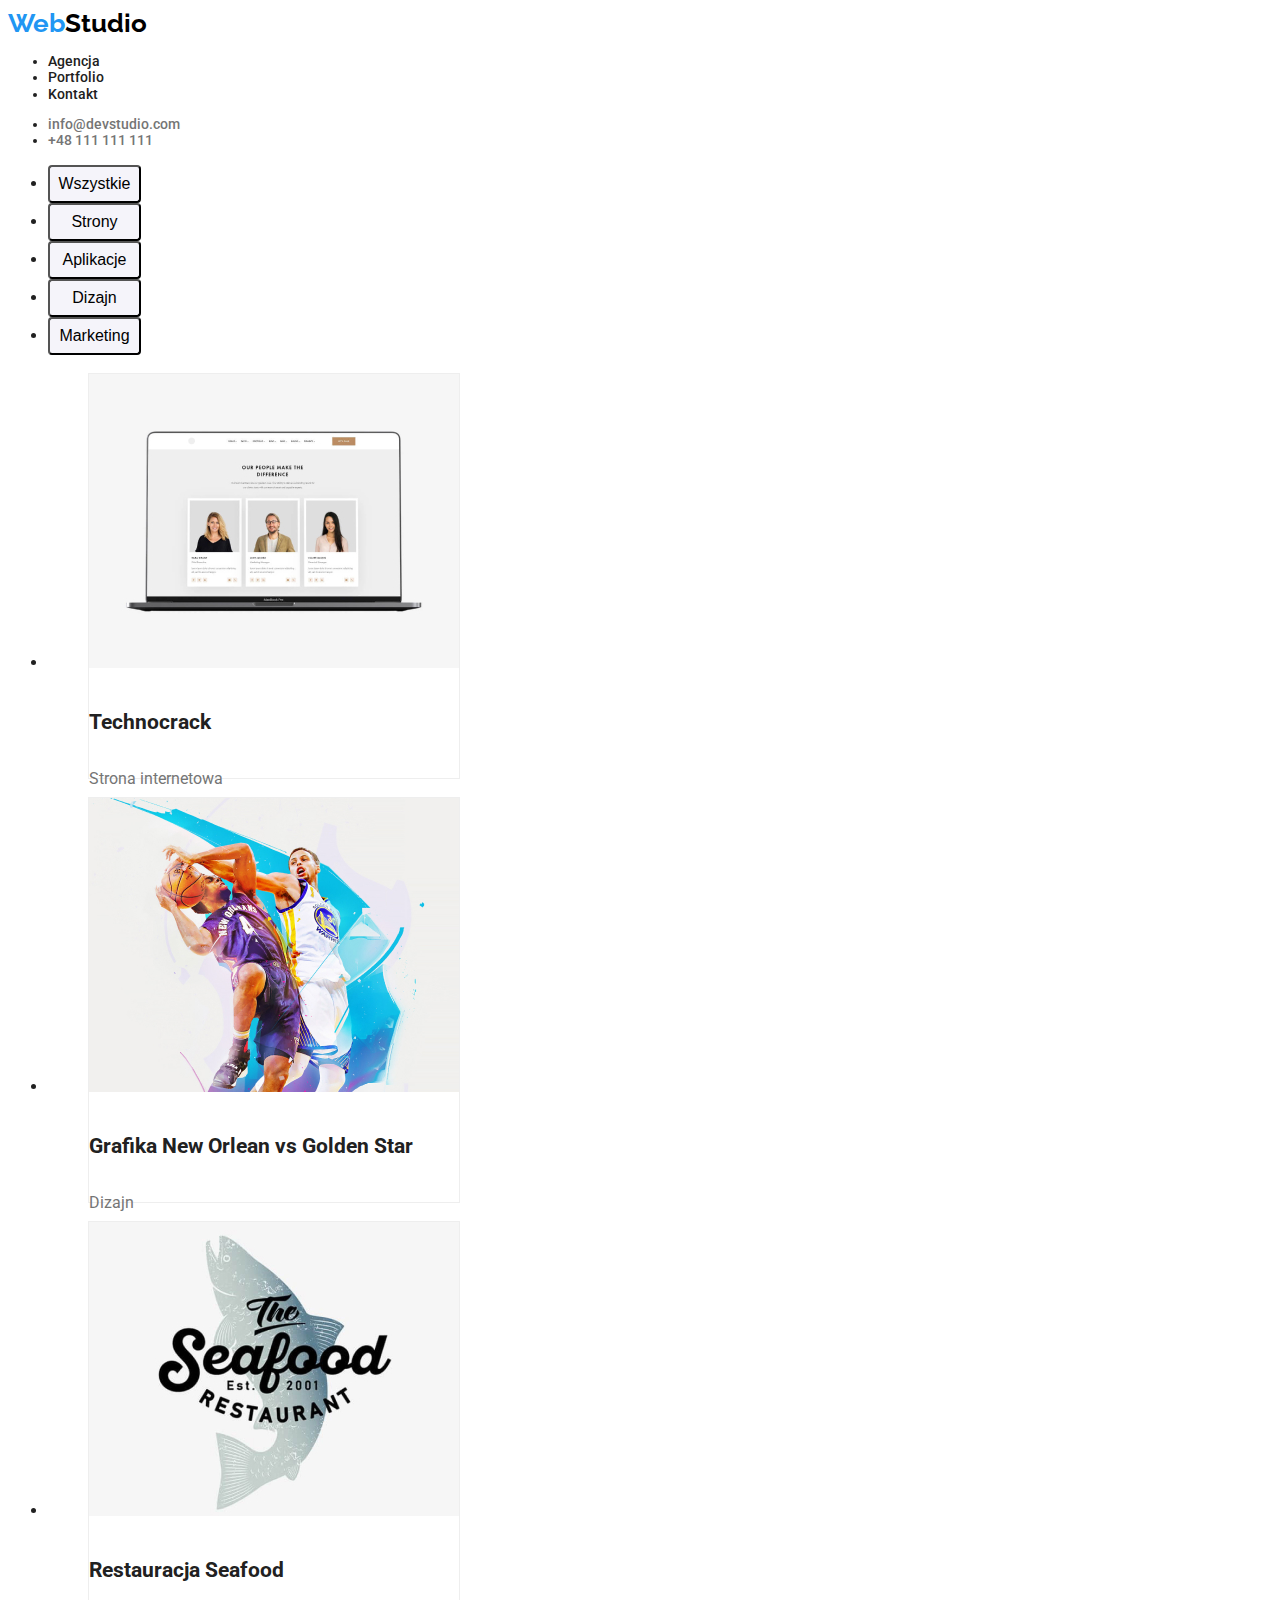
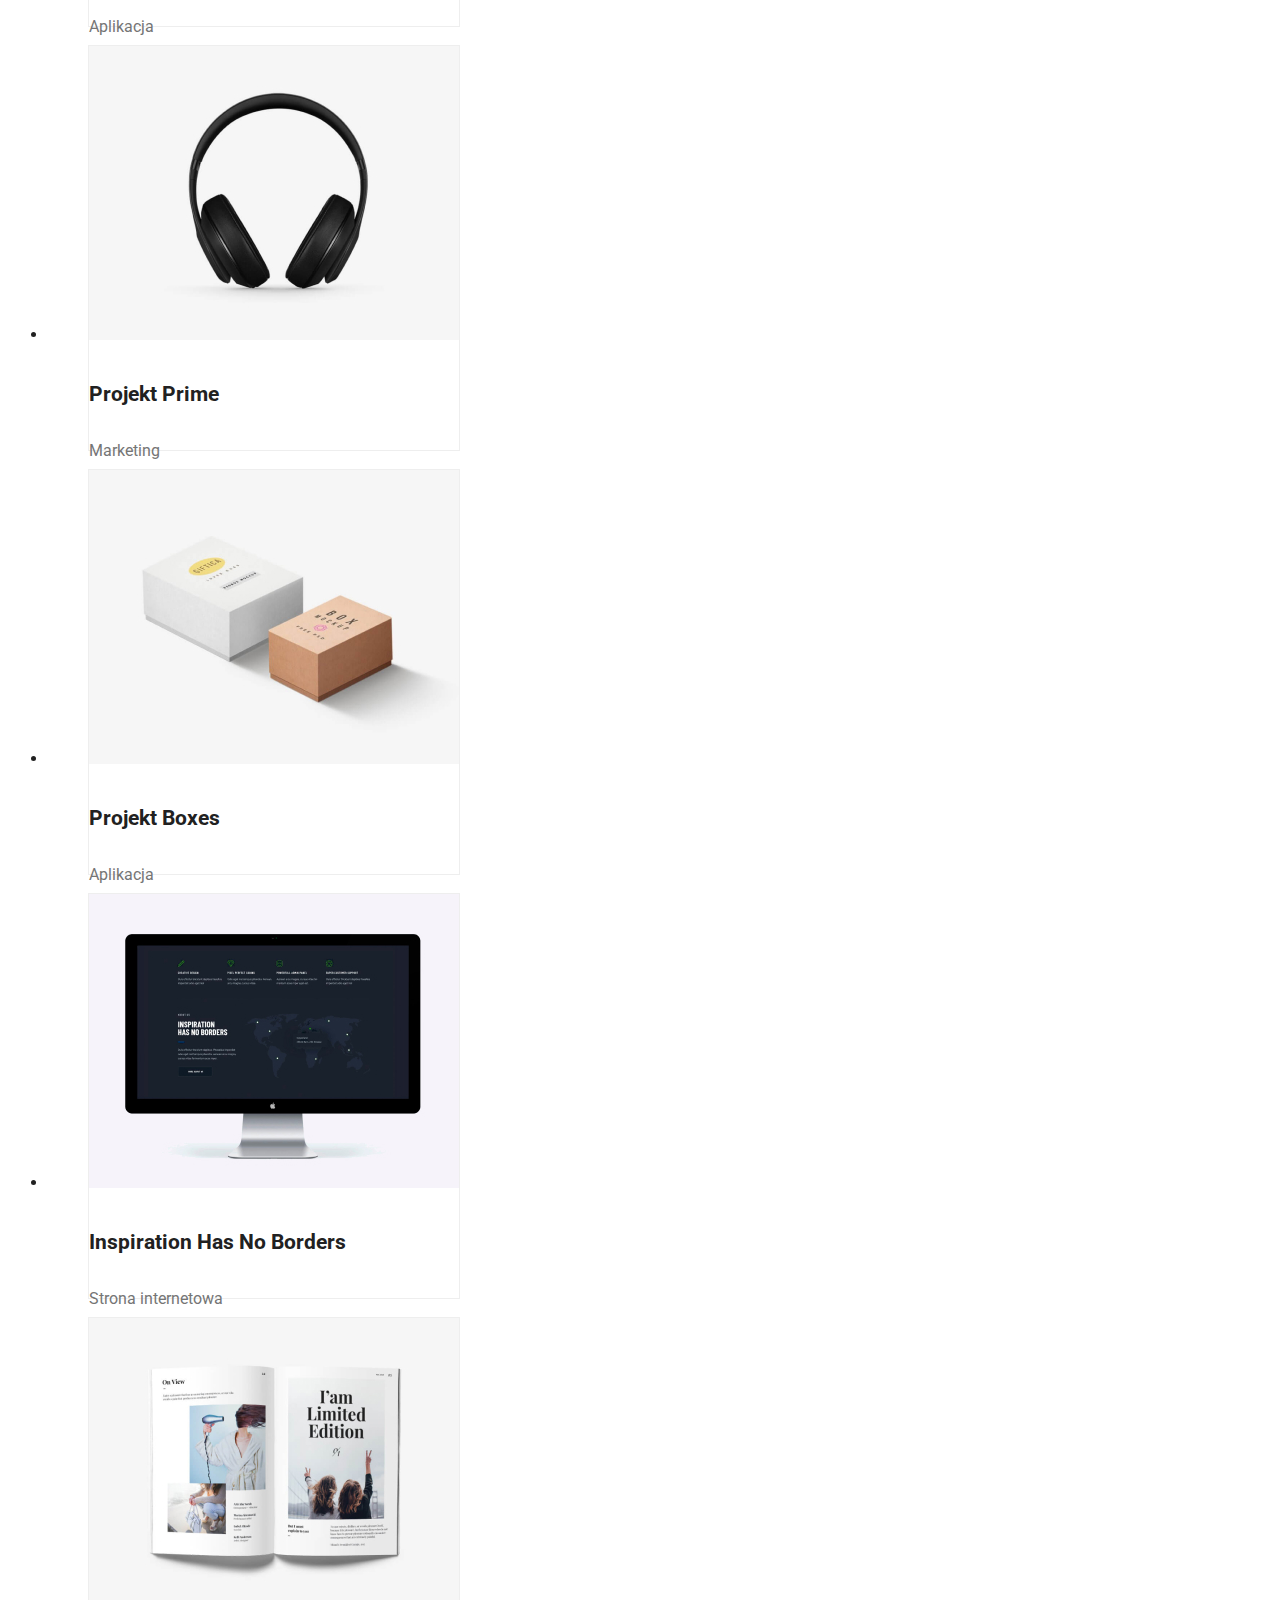
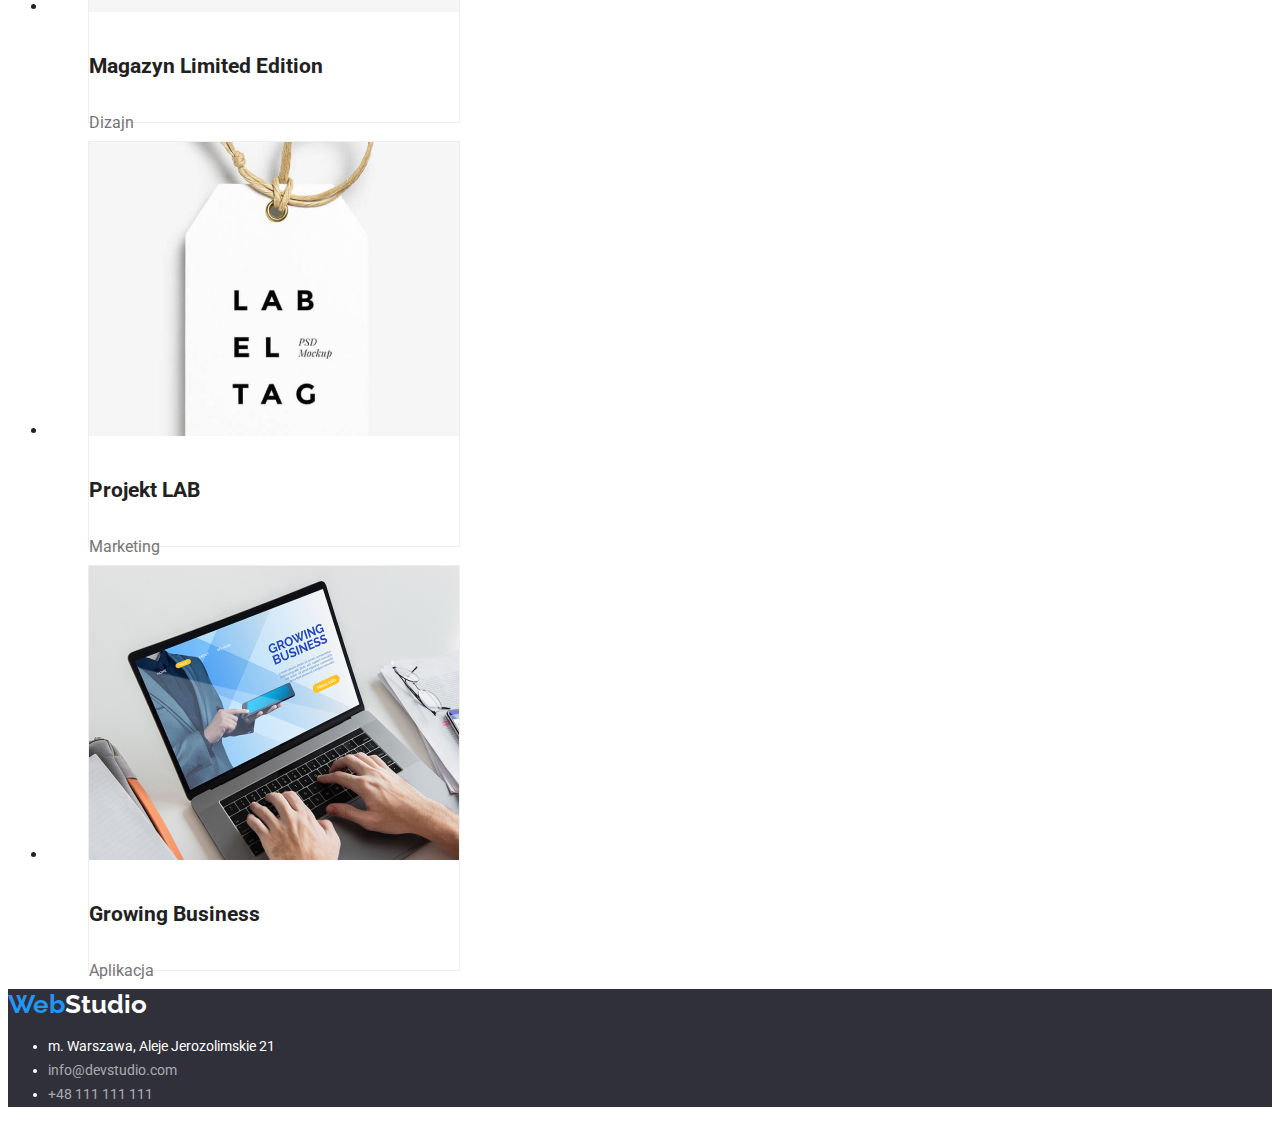
==== portfolio.html @ 7fe7062e "HW-02 cloned" ====
<!DOCTYPE html>
<html lang="pl">
  <head>
    <meta charset="UTF-8" />
    <meta
      name="description"
      content="Efektywne Rozwiązania Dla Waszego Biznesu"
    />
    <title>Web Studio - Portfolio</title>
    <link
      href="https://fonts.googleapis.com/css2?family=Raleway:wght@700&family=Roboto:wght@400;500;700;900&display=swap"
      rel="stylesheet"
    />
    <link rel="stylesheet" href="css/styles.css" />
  </head>

  <body>
    <header class="header-text">
      <a href="index.html"
        ><span class="logo web">Web</span
        ><span class="logo studio">Studio</span></a
      >
      <nav>
        <ul>
          <li><a href="index.html">Agencja</a></li>
          <li><a href="portfolio.html">Portfolio</a></li>
          <li><a href="#kontakt">Kontakt</a></li>
        </ul>
      </nav>
      <ul>
        <li>
          <a class="contact" href="mailto:info@devstudio.com"
            >info@devstudio.com</a
          >
        </li>
        <li><a class="contact" href="tel:+48111111111">+48 111 111 111</a></li>
      </ul>
    </header>
    <main>
      <section>
        <ul>
          <li><button type="button" class="button-main">Wszystkie</button></li>
          <li><button type="button" class="button-main">Strony</button></li>
          <li><button type="button" class="button-main">Aplikacje</button></li>
          <li><button type="button" class="button-main">Dizajn</button></li>
          <li><button type="button" class="button-main">Marketing</button></li>
        </ul>
        <section>
          <ul class="imagedecor-two text-image-portfolio">
            <li>
              <figure>
                <img
                  src="images/img1portfolio.jpg"
                  width="370"
                  height="294"
                  alt="laptop"
                />
                <figcaption>
                  <h3>Technocrack</h3>
                  <p>Strona internetowa</p>
                </figcaption>
              </figure>
            </li>
            <li>
              <figure>
                <img
                  src="images/img2portfolio.jpg"
                  width="370"
                  height="294"
                  alt="koszykarze"
                />
                <figcaption>
                  <h3>Grafika New Orlean vs Golden Star</h3>
                  <p>Dizajn</p>
                </figcaption>
              </figure>
            </li>
            <li>
              <figure>
                <img
                  src="images/img3portfolio.jpg"
                  width="370"
                  height="294"
                  alt="logo restauracji"
                />
                <figcaption>
                  <h3>Restauracja Seafood</h3>
                  <p>Aplikacja</p>
                </figcaption>
              </figure>
            </li>
            <li>
              <figure>
                <img
                  src="images/img4portfolio.jpg"
                  width="370"
                  height="294"
                  alt="słuchawki"
                />
                <figcaption>
                  <h3>Projekt Prime</h3>
                  <p>Marketing</p>
                </figcaption>
              </figure>
            </li>
            <li>
              <figure>
                <img
                  src="images/img5portfolio.jpg"
                  width="370"
                  height="294"
                  alt="kartonowe pudełka"
                />
                <figcaption>
                  <h3>Projekt Boxes</h3>
                  <p>Aplikacja</p>
                </figcaption>
              </figure>
            </li>
            <li>
              <figure>
                <img
                  src="images/img6portfolio.jpg"
                  width="370"
                  height="294"
                  alt="laptop"
                />
                <figcaption>
                  <h3>Inspiration Has No Borders</h3>
                  <p>Strona internetowa</p>
                </figcaption>
              </figure>
            </li>
            <li>
              <figure>
                <img
                  src="images/img7portfolio.jpg"
                  width="370"
                  height="294"
                  alt="gazeta"
                />
                <figcaption>
                  <h3>Magazyn Limited Edition</h3>
                  <p>Dizajn</p>
                </figcaption>
              </figure>
            </li>
            <li>
              <figure>
                <img
                  src="images/img8portfolio.jpg"
                  width="370"
                  height="294"
                  alt="przywieszka"
                />
                <figcaption>
                  <h3>Projekt LAB</h3>
                  <p>Marketing</p>
                </figcaption>
              </figure>
            </li>
            <li>
              <figure>
                <img
                  src="images/img9portfolio.jpg"
                  width="370"
                  height="294"
                  alt="laptop"
                />
                <figcaption>
                  <h3>Growing Business</h3>
                  <p>Aplikacja</p>
                </figcaption>
              </figure>
            </li>
          </ul>
        </section>
      </section>
    </main>
    <footer class="footer-style">
      <a href="index.html"
        ><span class="logo web">Web</span
        ><span class="logo studio-second">Studio</span></a
      >
      <address id="kontakt">
        <ul>
          <li>m. Warszawa, Aleje Jerozolimskie 21</li>
          <li>
            <a class="contact-footer" href="mailto:info@devstudio.com"
              >info@devstudio.com</a
            >
          </li>
          <li>
            <a class="contact-footer" href="tel:+48111111111"
              >+48 111 111 111</a
            >
          </li>
        </ul>
      </address>
    </footer>
  </body>
</html>
---- css/styles.css ----
:root {
  --textcolor: rgba(33, 33, 33, 1);
  --textcolorsecond: rgba(117, 117, 117, 1);
  --textcolorthird: rgba(255, 255, 255, 1);
  --textcolorfourth: rgba(255, 255, 255, 0.6);
  --markcolor: rgba(33, 150, 243, 1);
  --studiocolor: rgba(0, 0, 0, 1);
  --backgroundsecond: rgba(47, 48, 58, 1);
  --buttoncolor: rgba(245, 244, 250, 1);
}

body {
  font-family: "Roboto", sans-serif;
  color: var(--textcolor);
}

a {
  text-decoration: none;
  color: inherit;
}

a:hover,
a:focus {
  color: var(--markcolor);
}

.logo {
  font-family: "Raleway", sans-serif;
  font-size: 26px;
  font-weight: 700;
  line-height: 1.19;
  text-decoration: none;
}

.web {
  color: var(--markcolor);
}

.studio {
  color: var(--studiocolor);
}

.studio-second {
  color: var(--textcolorthird);
}

.header-text {
  font-size: 14px;
  font-weight: 500;
  line-height: 1.17;
}

.contact {
  color: var(--textcolorsecond);
}

.button-main {
  background-color: var(--buttoncolor);
  width: 93px;
  height: 38px;
  border-radius: 4px;
  font-weight: 500;
  font-size: 16px;
  line-height: 1.62;
  cursor: pointer;
}

.button-main:hover,
.button-main:focus {
  background-color: var(--markcolor);
  width: 121px;
  height: 38px;
  border-radius: 4px;
  font-weight: 500;
  font-size: 16px;
  line-height: 1.62;
  color: var(--textcolorthird);
  box-shadow: 0px 3px 1px rgba(0, 0, 0, 0.1), 0px 1px 2px rgba(0, 0, 0, 0.08),
    0px 2px 2px rgba(0, 0, 0, 0.12);
}

.footer-style {
  background-color: var(--backgroundsecond);
  color: var(--textcolorthird);
  font-size: 14px;
  line-height: 1.71;
}

.contact-footer {
  color: var(--textcolorfourth);
}

#kontakt {
  font-style: normal;
}

.motto {
  background-color: var(--backgroundsecond);
  color: var(--textcolorthird);
  font-size: 44px;
  font-weight: 900;
  line-height: 1.36;
  text-align: center;
  text-transform: uppercase;
}

.button-alternative {
  background-color: var(--markcolor);
  width: 200px;
  height: 50px;
  box-shadow: 0px 4px 4px rgba(0, 0, 0, 0.15);
  border-radius: 4px;
  font-weight: 700;
  font-size: 16px;
  line-height: 1.87;
  color: var(--textcolorthird);
  cursor: pointer;
}

.header-third {
  font-size: 14px;
  font-weight: 700;
  line-height: 1.17;
  text-transform: uppercase;
}

.text-main {
  font-size: 14px;
  line-height: 1.71;
  color: var(--textcolorsecond);
}

.header-second {
  font-size: 36px;
  font-weight: 700;
  line-height: 1.17;
  text-align: center;
}

#agencja {
  background-color: var(--buttoncolor);
}

.imagedecor-one figure {
  background-color: var(--textcolorthird);
  width: 270px;
  height: 368px;
  box-shadow: 0px 1px 3px rgba(0, 0, 0, 0.12), 0px 1px 1px rgba(0, 0, 0, 0.14),
    0px 2px 1px rgba(0, 0, 0, 0.2);
  border-radius: 0px 0px 4px 4px;
  font-size: 16px;
  font-weight: 500;
  line-height: 1.18;
  text-align: center;
}

.text-image p {
  font-size: 16px;
  font-weight: 400;
  line-height: 1.18;
  color: var(--textcolorsecond);
}

.imagedecor-two figure {
  background-color: var(--textcolorthird);
  width: 370px;
  height: 404px;
  border: 1px solid rgb(238, 238, 238);
  font-size: 18px;
  font-weight: 700;
  line-height: 2;
}

.text-image-portfolio p {
  font-size: 16px;
  font-weight: 400;
  line-height: 1.87;
  color: var(--textcolorsecond);
}
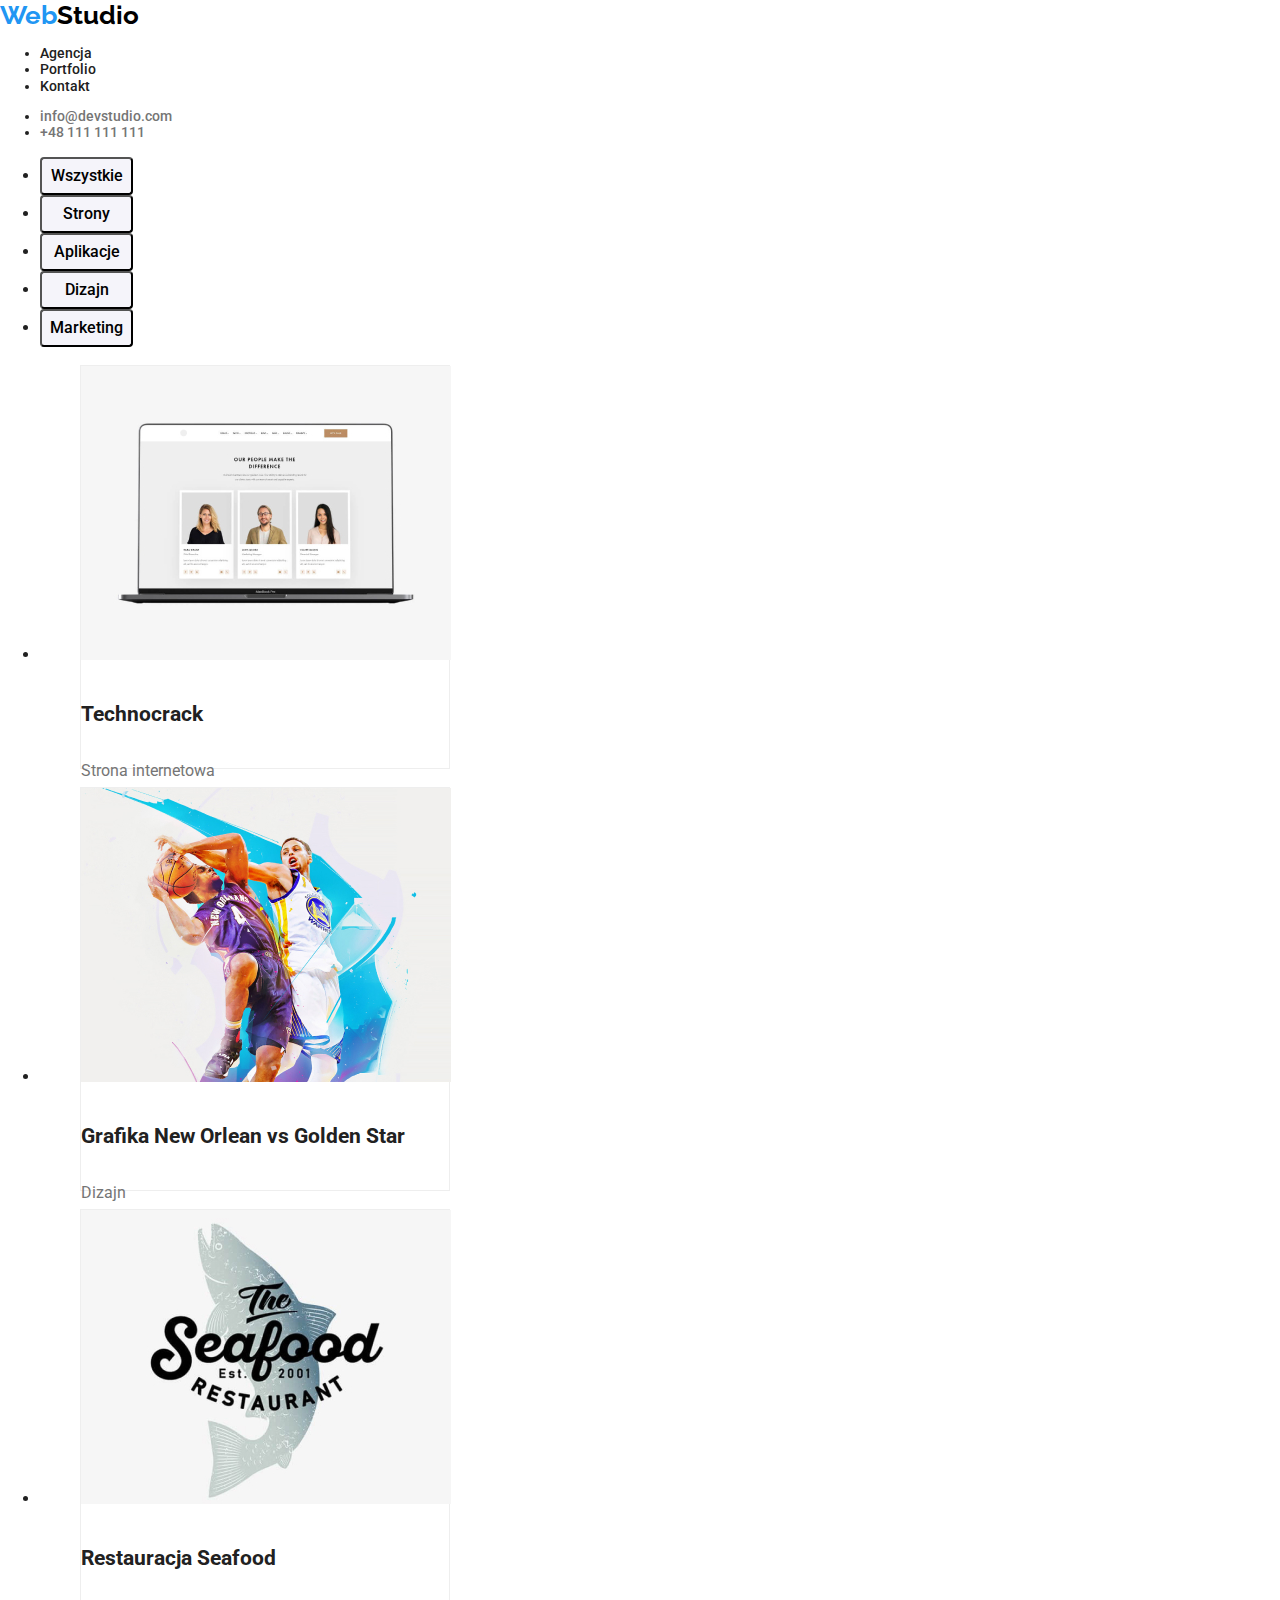
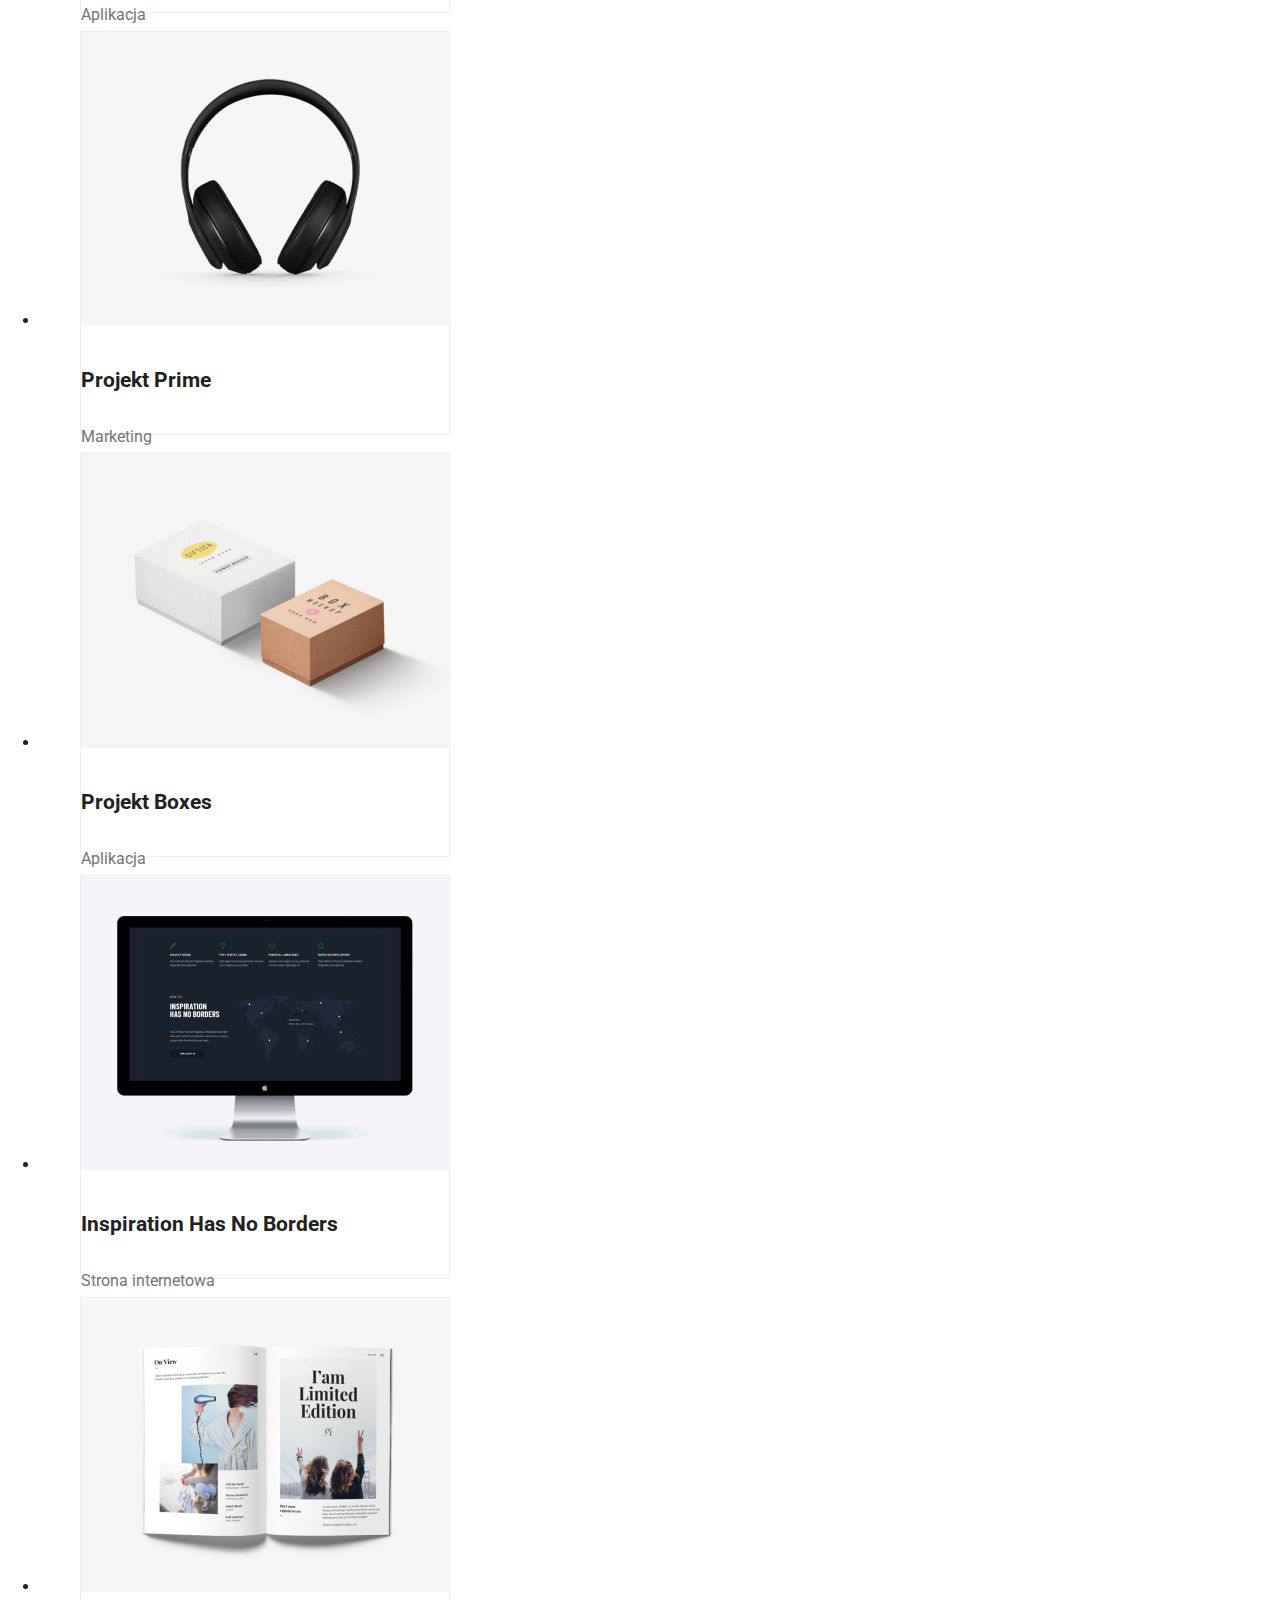
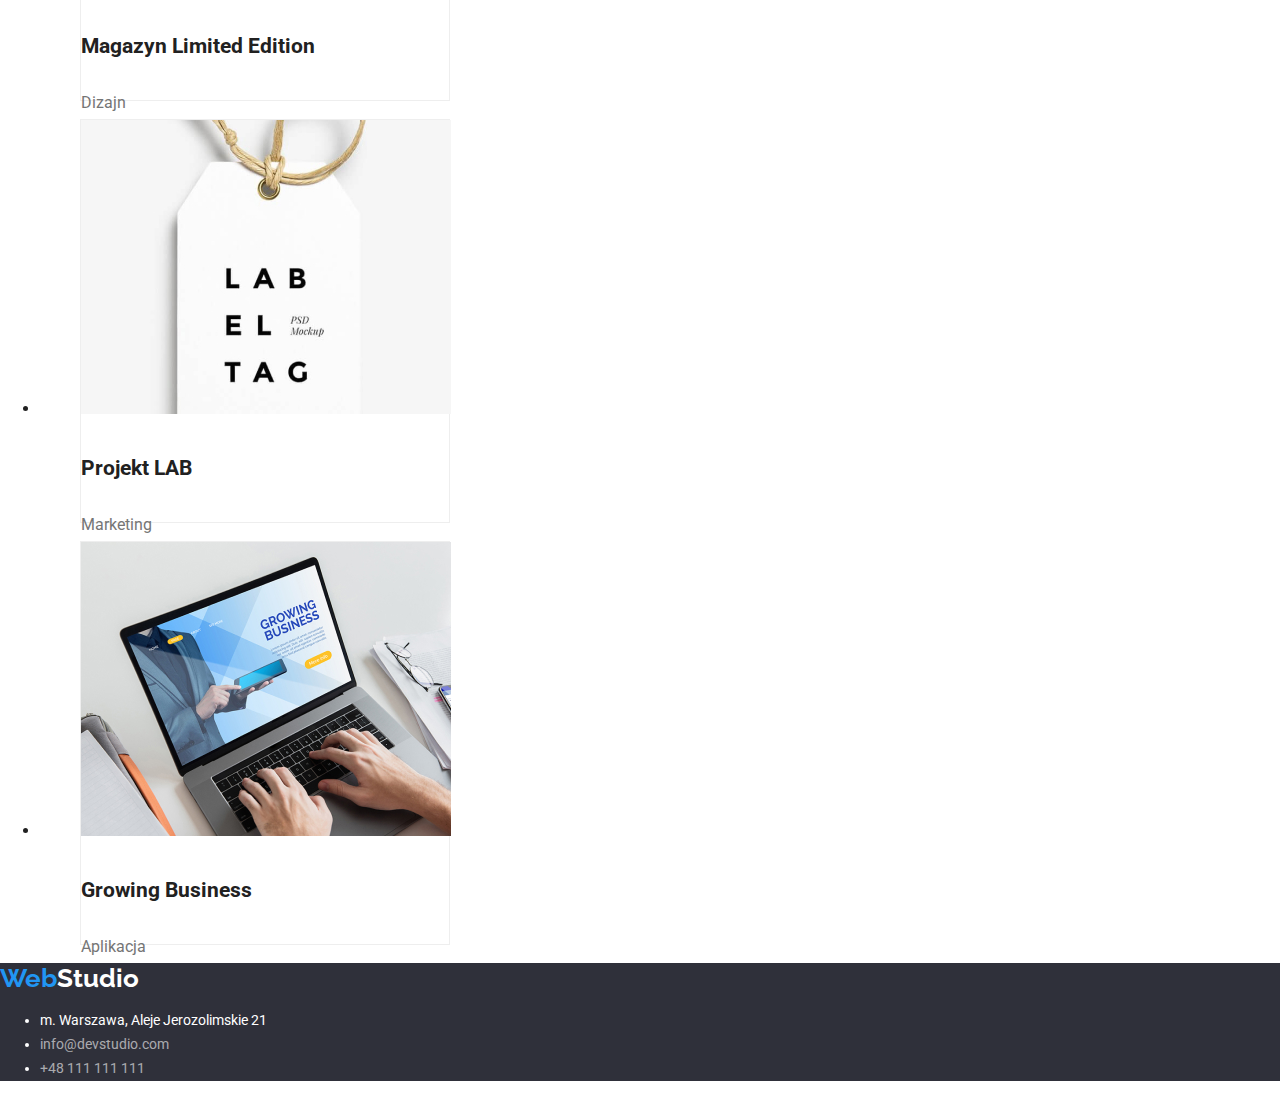
==== commit 626b87d4: "Normalize added" ====
--- a/portfolio.html
+++ b/portfolio.html
@@ -7,6 +7,10 @@
       content="Efektywne Rozwiązania Dla Waszego Biznesu"
     />
     <title>Web Studio - Portfolio</title>
+    <link
+      rel="stylesheet"
+      href="https://cdnjs.cloudflare.com/ajax/libs/modern-normalize/1.0.0/modern-normalize.min.css"
+    />
     <link
       href="https://fonts.googleapis.com/css2?family=Raleway:wght@700&family=Roboto:wght@400;500;700;900&display=swap"
       rel="stylesheet"
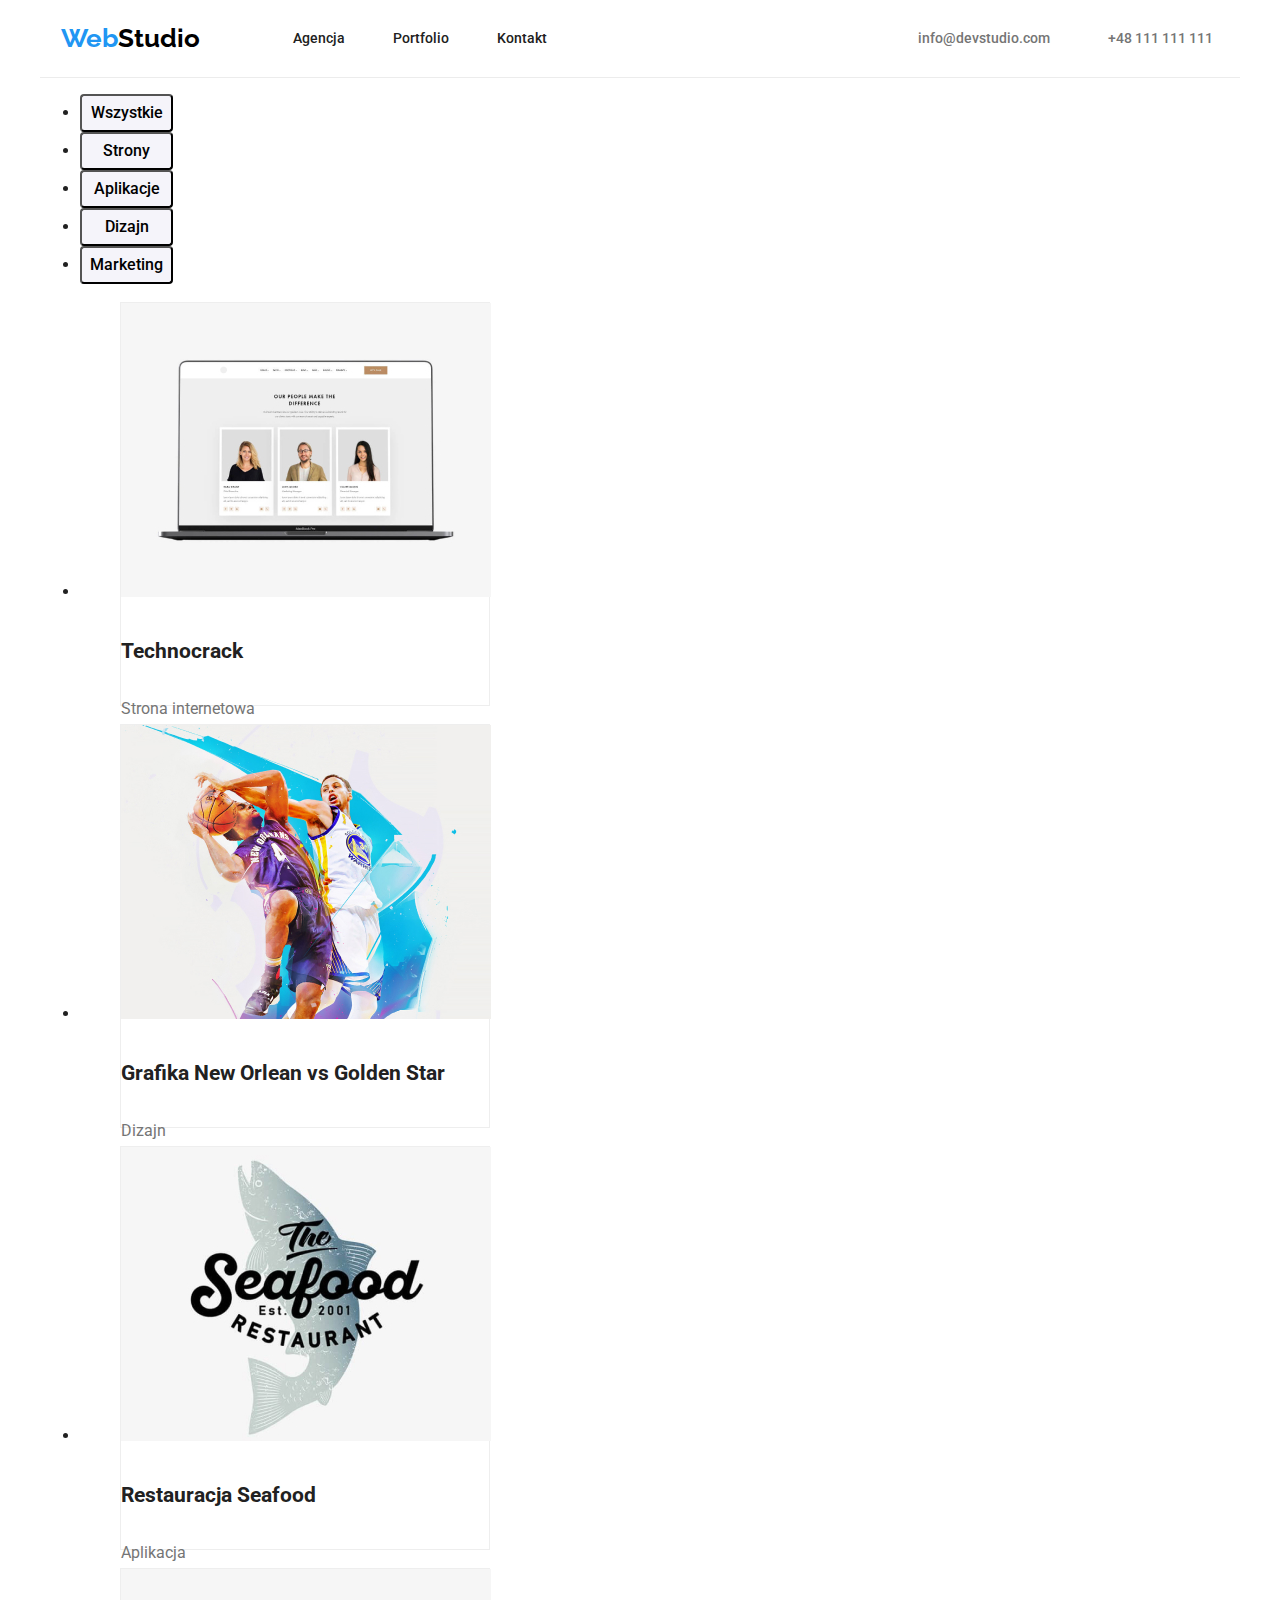
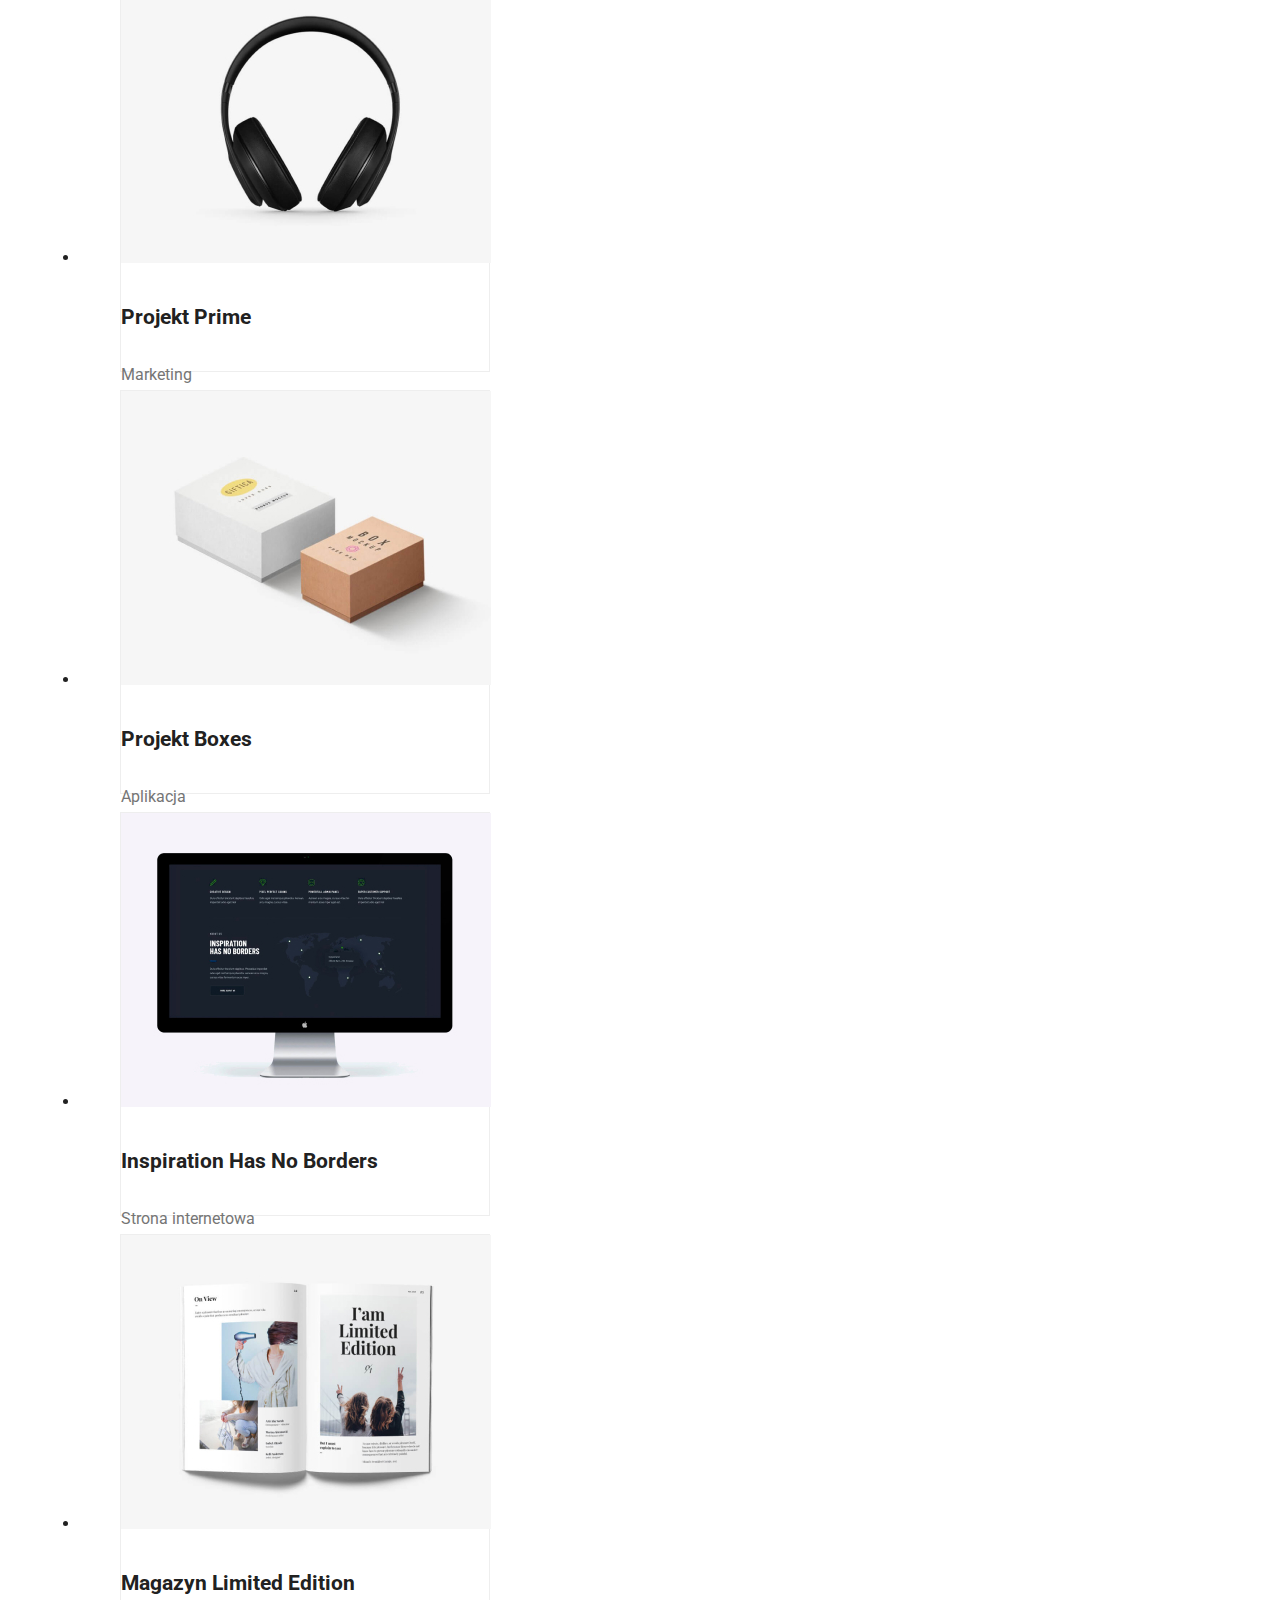
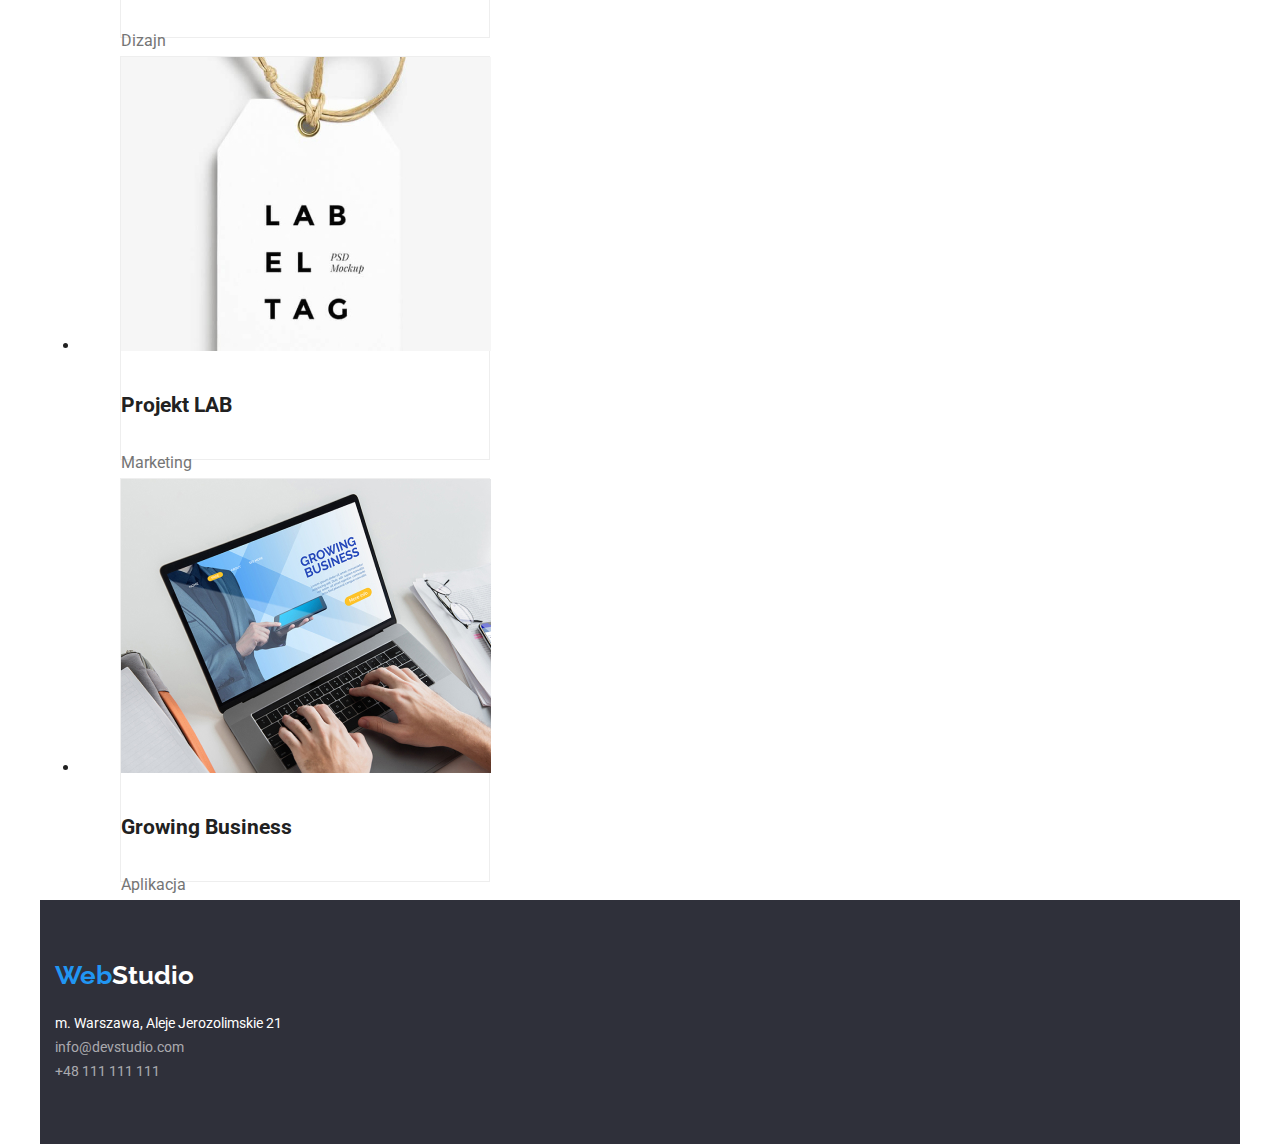
==== commit c40da70b: "index.html done" ====
--- a/portfolio.html
+++ b/portfolio.html
@@ -19,19 +19,19 @@
   </head>
 
   <body>
-    <header class="header-text">
+    <header class="header-text container">
       <a href="index.html"
         ><span class="logo web">Web</span
         ><span class="logo studio">Studio</span></a
       >
       <nav>
-        <ul>
+        <ul class="header-navigation">
           <li><a href="index.html">Agencja</a></li>
           <li><a href="portfolio.html">Portfolio</a></li>
           <li><a href="#kontakt">Kontakt</a></li>
         </ul>
       </nav>
-      <ul>
+      <ul class="header-address">
         <li>
           <a class="contact" href="mailto:info@devstudio.com"
             >info@devstudio.com</a
@@ -40,14 +40,20 @@
         <li><a class="contact" href="tel:+48111111111">+48 111 111 111</a></li>
       </ul>
     </header>
-    <main>
+    <main class="container">
       <section>
         <ul>
-          <li><button type="button" class="button-main">Wszystkie</button></li>
+          <li>
+            <button type="button" class="button-main">Wszystkie</button>
+          </li>
           <li><button type="button" class="button-main">Strony</button></li>
-          <li><button type="button" class="button-main">Aplikacje</button></li>
+          <li>
+            <button type="button" class="button-main">Aplikacje</button>
+          </li>
           <li><button type="button" class="button-main">Dizajn</button></li>
-          <li><button type="button" class="button-main">Marketing</button></li>
+          <li>
+            <button type="button" class="button-main">Marketing</button>
+          </li>
         </ul>
         <section>
           <ul class="imagedecor-two text-image-portfolio">
@@ -181,13 +187,13 @@
         </section>
       </section>
     </main>
-    <footer class="footer-style">
+    <footer class="footer-style container">
       <a href="index.html"
         ><span class="logo web">Web</span
         ><span class="logo studio-second">Studio</span></a
       >
       <address id="kontakt">
-        <ul>
+        <ul class="footer-address">
           <li>m. Warszawa, Aleje Jerozolimskie 21</li>
           <li>
             <a class="contact-footer" href="mailto:info@devstudio.com"
--- a/css/styles.css
+++ b/css/styles.css
@@ -7,6 +7,7 @@
   --studiocolor: rgba(0, 0, 0, 1);
   --backgroundsecond: rgba(47, 48, 58, 1);
   --buttoncolor: rgba(245, 244, 250, 1);
+  --borderheader: rgba(236, 236, 236, 1);
 }
 
 body {
@@ -24,6 +25,11 @@
   color: var(--markcolor);
 }
 
+.container {
+  width: 1200px;
+  margin: 0 auto;
+}
+
 .logo {
   font-family: "Raleway", sans-serif;
   font-size: 26px;
@@ -45,13 +51,52 @@
 }
 
 .header-text {
+  display: flex;
+  width: 1200px;
+  padding: 16px 21px 17px 21px;
+  align-items: center;
+  border-bottom: 1px var(--borderheader) solid;
   font-size: 14px;
   font-weight: 500;
   line-height: 1.17;
 }
 
+.header-navigation {
+  display: flex;
+  width: 347px;
+  justify-content: space-between;
+  padding: 0 0 0 93px;
+  list-style: none;
+}
+
+.header-address {
+  display: flex;
+  width: 666px;
+  padding: 0 0 0 371px;
+  justify-content: space-between;
+  list-style: none;
+  /*
+    border-color: rgb(0, 0, 0);
+  border-width: 1px;
+  border-style: dashed;*/
+}
+
 .contact {
   color: var(--textcolorsecond);
+}
+
+.section {
+  padding: 94px 0 94px 0;
+  /*border-color: pink;
+  border-width: 1px;
+  border-style: dashed;*/
+}
+
+.section-two {
+  padding: 0 0 94px 0;
+  /*border-color: pink;
+  border-width: 1px;
+  border-style: dashed;*/
 }
 
 .button-main {
@@ -80,10 +125,17 @@
 }
 
 .footer-style {
+  padding: 60px 0 60px 15px;
   background-color: var(--backgroundsecond);
   color: var(--textcolorthird);
   font-size: 14px;
   line-height: 1.71;
+}
+
+.footer-address {
+  list-style: none;
+  padding: 20px 0 0 0;
+  margin: 0 0 0 0;
 }
 
 .contact-footer {
@@ -92,16 +144,25 @@
 
 #kontakt {
   font-style: normal;
+  list-style: none;
 }
 
 .motto {
+  padding: 200px 0 200px 0;
   background-color: var(--backgroundsecond);
-  color: var(--textcolorthird);
+  text-align: center;
+}
+
+.motto h1 {
+  max-width: 696px;
+  padding: 0 20px 30px 20px;
+  color: var(--textcolorthird);
+  margin: auto;
   font-size: 44px;
   font-weight: 900;
   line-height: 1.36;
-  text-align: center;
   text-transform: uppercase;
+  text-align: center;
 }
 
 .button-alternative {
@@ -109,6 +170,7 @@
   width: 200px;
   height: 50px;
   box-shadow: 0px 4px 4px rgba(0, 0, 0, 0.15);
+  border: none;
   border-radius: 4px;
   font-weight: 700;
   font-size: 16px;
@@ -117,24 +179,60 @@
   cursor: pointer;
 }
 
+.text-main {
+  display: flex;
+  margin: 0 auto;
+  padding: 0;
+  max-width: 1170px;
+  list-style: none;
+  /*border-color: pink;
+  border-width: 1px;
+  border-style: dashed;*/
+}
+
+.text-main li:nth-child(-n + 3) {
+  padding: 0 30px 0 0;
+}
+
 .header-third {
+  margin: 0;
   font-size: 14px;
   font-weight: 700;
   line-height: 1.17;
   text-transform: uppercase;
-}
-
-.text-main {
+  /*border-color: pink;
+  border-width: 1px;
+  border-style: dashed;*/
+}
+
+.text-main-item {
+  margin: 0;
+  padding: 10px 0 0 0;
   font-size: 14px;
   line-height: 1.71;
   color: var(--textcolorsecond);
 }
 
 .header-second {
+  margin: 0;
   font-size: 36px;
   font-weight: 700;
   line-height: 1.17;
   text-align: center;
+  /*border-color: pink;
+  border-width: 1px;
+  border-style: dashed;*/
+}
+
+.section-two-pictures {
+  list-style: none;
+  display: flex;
+  padding: 50px 15px 0 15px;
+  margin: 0 auto;
+  justify-content: space-between;
+  /*border-color: pink;
+  border-width: 1px;
+  border-style: dashed;*/
 }
 
 #agencja {
@@ -143,6 +241,7 @@
 
 .imagedecor-one figure {
   background-color: var(--textcolorthird);
+  margin: 0;
   width: 270px;
   height: 368px;
   box-shadow: 0px 1px 3px rgba(0, 0, 0, 0.12), 0px 1px 1px rgba(0, 0, 0, 0.14),
@@ -152,6 +251,17 @@
   font-weight: 500;
   line-height: 1.18;
   text-align: center;
+}
+
+.imagedecor-one {
+  display: flex;
+  list-style: none;
+  margin: 0 auto;
+  padding: 50px 15px 0 15px;
+  /*border-color: pink;
+  border-width: 1px;
+  border-style: dashed;*/
+  justify-content: space-between;
 }
 
 .text-image p {
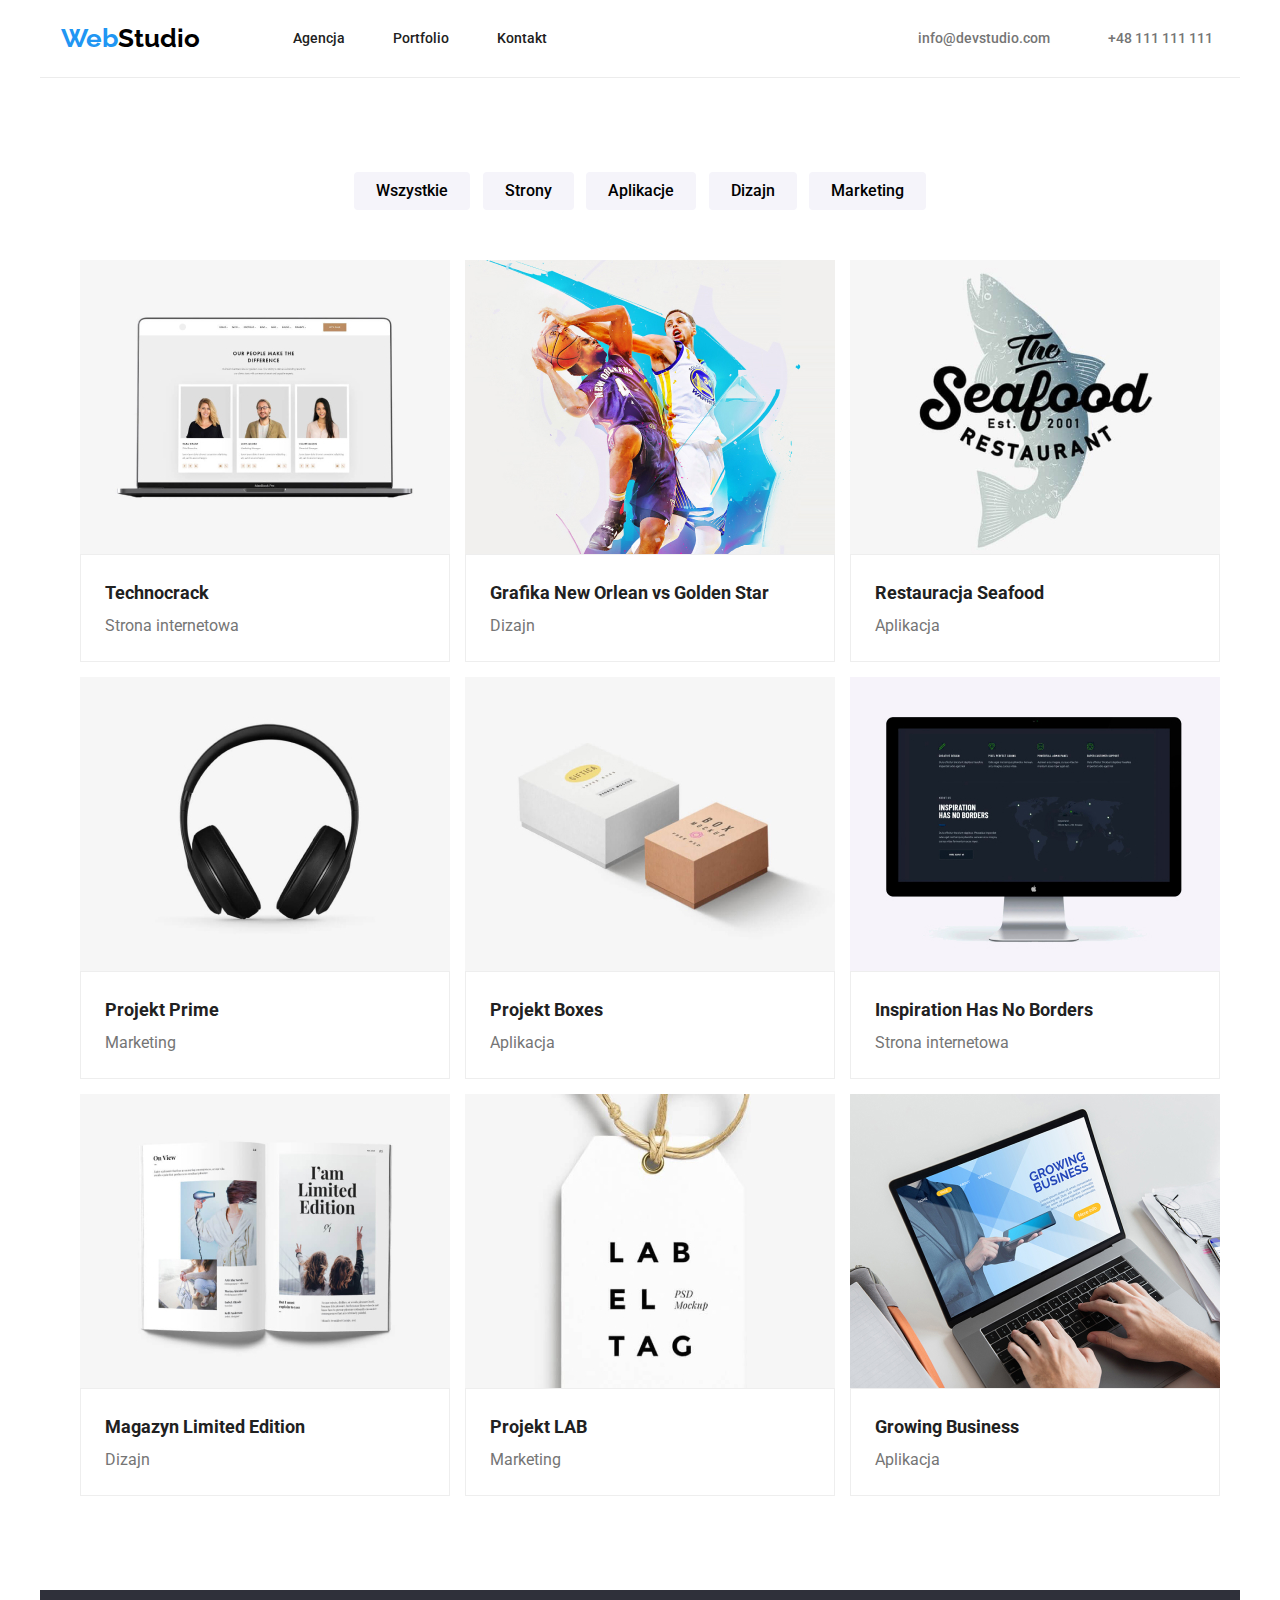
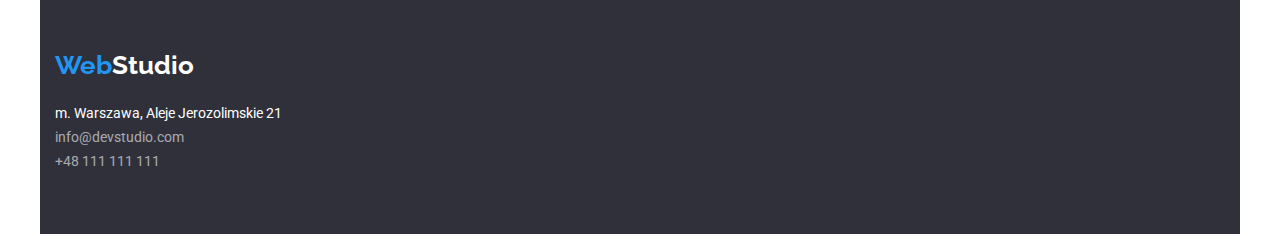
==== commit cc015a8b: "homework beta finished" ====
--- a/portfolio.html
+++ b/portfolio.html
@@ -41,8 +41,8 @@
       </ul>
     </header>
     <main class="container">
-      <section>
-        <ul>
+      <section class="section">
+        <ul class="portfolio-button">
           <li>
             <button type="button" class="button-main">Wszystkie</button>
           </li>
@@ -55,8 +55,7 @@
             <button type="button" class="button-main">Marketing</button>
           </li>
         </ul>
-        <section>
-          <ul class="imagedecor-two text-image-portfolio">
+          <ul class="imagedecor-two">
             <li>
               <figure>
                 <img
--- a/css/styles.css
+++ b/css/styles.css
@@ -99,10 +99,22 @@
   border-style: dashed;*/
 }
 
+.portfolio-button {
+  display: flex;
+  margin: 0 auto;
+  padding: 0 0 50px 0;
+  max-width: 572px;
+  list-style: none;
+  justify-content: space-between;
+  /*border-color: pink;
+  border-width: 1px;
+  border-style: dashed;*/
+}
+
 .button-main {
   background-color: var(--buttoncolor);
-  width: 93px;
-  height: 38px;
+  padding: 6px 22px 6px 22px;
+  border-style: none;
   border-radius: 4px;
   font-weight: 500;
   font-size: 16px;
@@ -113,8 +125,7 @@
 .button-main:hover,
 .button-main:focus {
   background-color: var(--markcolor);
-  width: 121px;
-  height: 38px;
+  padding: 6px 22px 6px 22px;
   border-radius: 4px;
   font-weight: 500;
   font-size: 16px;
@@ -271,19 +282,51 @@
   color: var(--textcolorsecond);
 }
 
+.imagedecor-two {
+  display: flex;
+  flex-wrap: wrap;
+  gap: 15px;
+  list-style: none;
+  margin: 0 auto;
+  max-width: 1200px;
+}
+
 .imagedecor-two figure {
   background-color: var(--textcolorthird);
+  margin: 0;
   width: 370px;
-  height: 404px;
+}
+
+.imagedecor-two figcaption {
   border: 1px solid rgb(238, 238, 238);
+  margin: 0;
+  padding: 20px 24px 20px 24px;
+  /*border-color: pink;
+  border-width: 1px;
+  border-style: dashed;*/
+}
+
+.imagedecor-two img {
+  display: block;
+}
+
+.imagedecor-two h3 {
   font-size: 18px;
   font-weight: 700;
   line-height: 2;
-}
-
-.text-image-portfolio p {
+  margin: 0;
+  /*border-color: pink;
+  border-width: 1px;
+  border-style: dashed;*/
+}
+
+.imagedecor-two p {
   font-size: 16px;
   font-weight: 400;
   line-height: 1.87;
+  margin: 0;
   color: var(--textcolorsecond);
-}
+  /*border-color: pink;
+  border-width: 1px;
+  border-style: dashed;*/
+}
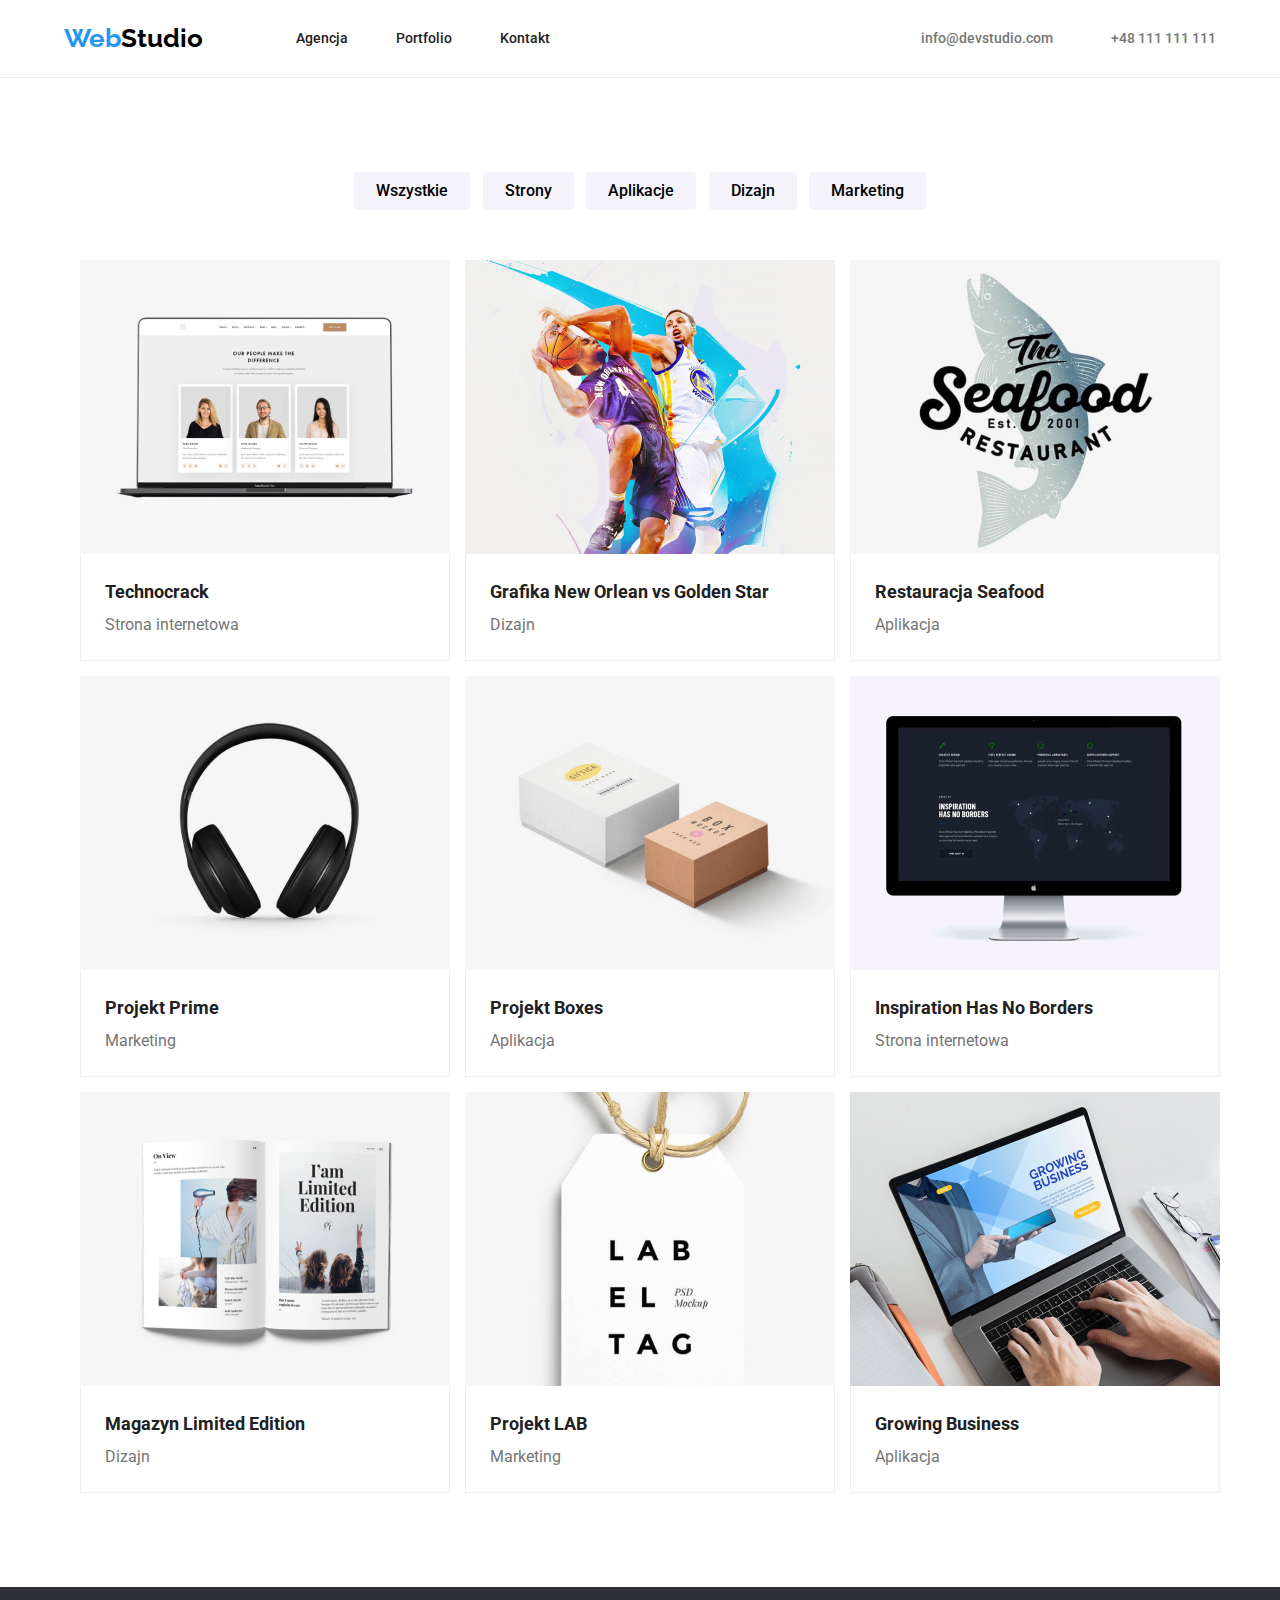
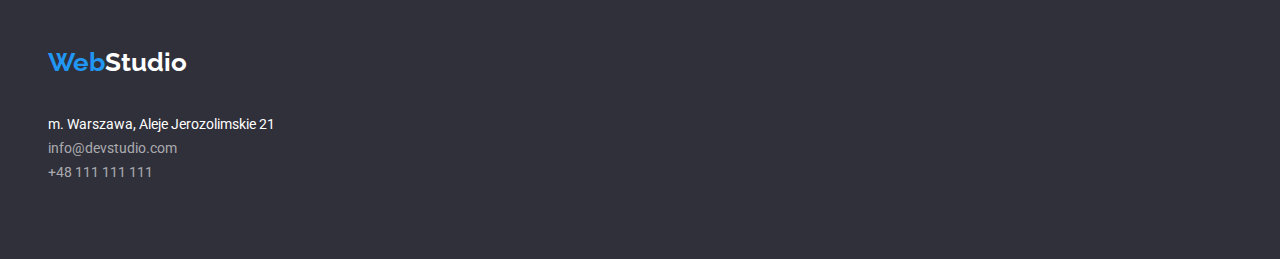
==== commit b7e057f8: "corrections to the homework" ====
--- a/portfolio.html
+++ b/portfolio.html
@@ -55,157 +55,158 @@
             <button type="button" class="button-main">Marketing</button>
           </li>
         </ul>
-          <ul class="imagedecor-two">
-            <li>
-              <figure>
-                <img
-                  src="images/img1portfolio.jpg"
-                  width="370"
-                  height="294"
-                  alt="laptop"
-                />
-                <figcaption>
-                  <h3>Technocrack</h3>
-                  <p>Strona internetowa</p>
-                </figcaption>
-              </figure>
-            </li>
-            <li>
-              <figure>
-                <img
-                  src="images/img2portfolio.jpg"
-                  width="370"
-                  height="294"
-                  alt="koszykarze"
-                />
-                <figcaption>
-                  <h3>Grafika New Orlean vs Golden Star</h3>
-                  <p>Dizajn</p>
-                </figcaption>
-              </figure>
-            </li>
-            <li>
-              <figure>
-                <img
-                  src="images/img3portfolio.jpg"
-                  width="370"
-                  height="294"
-                  alt="logo restauracji"
-                />
-                <figcaption>
-                  <h3>Restauracja Seafood</h3>
-                  <p>Aplikacja</p>
-                </figcaption>
-              </figure>
-            </li>
-            <li>
-              <figure>
-                <img
-                  src="images/img4portfolio.jpg"
-                  width="370"
-                  height="294"
-                  alt="słuchawki"
-                />
-                <figcaption>
-                  <h3>Projekt Prime</h3>
-                  <p>Marketing</p>
-                </figcaption>
-              </figure>
-            </li>
-            <li>
-              <figure>
-                <img
-                  src="images/img5portfolio.jpg"
-                  width="370"
-                  height="294"
-                  alt="kartonowe pudełka"
-                />
-                <figcaption>
-                  <h3>Projekt Boxes</h3>
-                  <p>Aplikacja</p>
-                </figcaption>
-              </figure>
-            </li>
-            <li>
-              <figure>
-                <img
-                  src="images/img6portfolio.jpg"
-                  width="370"
-                  height="294"
-                  alt="laptop"
-                />
-                <figcaption>
-                  <h3>Inspiration Has No Borders</h3>
-                  <p>Strona internetowa</p>
-                </figcaption>
-              </figure>
-            </li>
-            <li>
-              <figure>
-                <img
-                  src="images/img7portfolio.jpg"
-                  width="370"
-                  height="294"
-                  alt="gazeta"
-                />
-                <figcaption>
-                  <h3>Magazyn Limited Edition</h3>
-                  <p>Dizajn</p>
-                </figcaption>
-              </figure>
-            </li>
-            <li>
-              <figure>
-                <img
-                  src="images/img8portfolio.jpg"
-                  width="370"
-                  height="294"
-                  alt="przywieszka"
-                />
-                <figcaption>
-                  <h3>Projekt LAB</h3>
-                  <p>Marketing</p>
-                </figcaption>
-              </figure>
-            </li>
-            <li>
-              <figure>
-                <img
-                  src="images/img9portfolio.jpg"
-                  width="370"
-                  height="294"
-                  alt="laptop"
-                />
-                <figcaption>
-                  <h3>Growing Business</h3>
-                  <p>Aplikacja</p>
-                </figcaption>
-              </figure>
-            </li>
-          </ul>
-        </section>
+        <ul class="imagedecor-two">
+          <li>
+            <figure>
+              <img
+                src="images/img1portfolio.jpg"
+                width="370"
+                height="294"
+                alt="laptop"
+              />
+              <figcaption>
+                <h3>Technocrack</h3>
+                <p>Strona internetowa</p>
+              </figcaption>
+            </figure>
+          </li>
+          <li>
+            <figure>
+              <img
+                src="images/img2portfolio.jpg"
+                width="370"
+                height="294"
+                alt="koszykarze"
+              />
+              <figcaption>
+                <h3>Grafika New Orlean vs Golden Star</h3>
+                <p>Dizajn</p>
+              </figcaption>
+            </figure>
+          </li>
+          <li>
+            <figure>
+              <img
+                src="images/img3portfolio.jpg"
+                width="370"
+                height="294"
+                alt="logo restauracji"
+              />
+              <figcaption>
+                <h3>Restauracja Seafood</h3>
+                <p>Aplikacja</p>
+              </figcaption>
+            </figure>
+          </li>
+          <li>
+            <figure>
+              <img
+                src="images/img4portfolio.jpg"
+                width="370"
+                height="294"
+                alt="słuchawki"
+              />
+              <figcaption>
+                <h3>Projekt Prime</h3>
+                <p>Marketing</p>
+              </figcaption>
+            </figure>
+          </li>
+          <li>
+            <figure>
+              <img
+                src="images/img5portfolio.jpg"
+                width="370"
+                height="294"
+                alt="kartonowe pudełka"
+              />
+              <figcaption>
+                <h3>Projekt Boxes</h3>
+                <p>Aplikacja</p>
+              </figcaption>
+            </figure>
+          </li>
+          <li>
+            <figure>
+              <img
+                src="images/img6portfolio.jpg"
+                width="370"
+                height="294"
+                alt="laptop"
+              />
+              <figcaption>
+                <h3>Inspiration Has No Borders</h3>
+                <p>Strona internetowa</p>
+              </figcaption>
+            </figure>
+          </li>
+          <li>
+            <figure>
+              <img
+                src="images/img7portfolio.jpg"
+                width="370"
+                height="294"
+                alt="gazeta"
+              />
+              <figcaption>
+                <h3>Magazyn Limited Edition</h3>
+                <p>Dizajn</p>
+              </figcaption>
+            </figure>
+          </li>
+          <li>
+            <figure>
+              <img
+                src="images/img8portfolio.jpg"
+                width="370"
+                height="294"
+                alt="przywieszka"
+              />
+              <figcaption>
+                <h3>Projekt LAB</h3>
+                <p>Marketing</p>
+              </figcaption>
+            </figure>
+          </li>
+          <li>
+            <figure>
+              <img
+                src="images/img9portfolio.jpg"
+                width="370"
+                height="294"
+                alt="laptop"
+              />
+              <figcaption>
+                <h3>Growing Business</h3>
+                <p>Aplikacja</p>
+              </figcaption>
+            </figure>
+          </li>
+        </ul>
       </section>
     </main>
     <footer class="footer-style container">
-      <a href="index.html"
-        ><span class="logo web">Web</span
-        ><span class="logo studio-second">Studio</span></a
-      >
-      <address id="kontakt">
-        <ul class="footer-address">
-          <li>m. Warszawa, Aleje Jerozolimskie 21</li>
-          <li>
-            <a class="contact-footer" href="mailto:info@devstudio.com"
-              >info@devstudio.com</a
-            >
-          </li>
-          <li>
-            <a class="contact-footer" href="tel:+48111111111"
-              >+48 111 111 111</a
-            >
-          </li>
-        </ul>
-      </address>
+      <div class="content-width">
+        <a href="index.html"
+          ><span class="logo web">Web</span
+          ><span class="logo studio-second">Studio</span></a
+        >
+        <address id="kontakt">
+          <ul class="footer-address">
+            <li>m. Warszawa, Aleje Jerozolimskie 21</li>
+            <li>
+              <a class="contact-footer" href="mailto:info@devstudio.com"
+                >info@devstudio.com</a
+              >
+            </li>
+            <li>
+              <a class="contact-footer" href="tel:+48111111111"
+                >+48 111 111 111</a
+              >
+            </li>
+          </ul>
+        </address>
+      </div>
     </footer>
   </body>
 </html>
--- a/css/styles.css
+++ b/css/styles.css
@@ -1,18 +1,18 @@
 :root {
-  --textcolor: rgba(33, 33, 33, 1);
-  --textcolorsecond: rgba(117, 117, 117, 1);
-  --textcolorthird: rgba(255, 255, 255, 1);
-  --textcolorfourth: rgba(255, 255, 255, 0.6);
-  --markcolor: rgba(33, 150, 243, 1);
-  --studiocolor: rgba(0, 0, 0, 1);
-  --backgroundsecond: rgba(47, 48, 58, 1);
-  --buttoncolor: rgba(245, 244, 250, 1);
-  --borderheader: rgba(236, 236, 236, 1);
+  --text-color: rgba(33, 33, 33, 1);
+  --text-color-second: rgba(117, 117, 117, 1);
+  --text-color-third: rgba(255, 255, 255, 1);
+  --text-color-fourth: rgba(255, 255, 255, 0.6);
+  --mark-color: rgba(33, 150, 243, 1);
+  --studio-color: rgba(0, 0, 0, 1);
+  --background-second: rgba(47, 48, 58, 1);
+  --button-color: rgba(245, 244, 250, 1);
+  --border-header: rgba(236, 236, 236, 1);
 }
 
 body {
   font-family: "Roboto", sans-serif;
-  color: var(--textcolor);
+  color: var(--text-color);
 }
 
 a {
@@ -22,11 +22,16 @@
 
 a:hover,
 a:focus {
-  color: var(--markcolor);
-}
-
-.container {
+  color: var(--mark-color);
+}
+
+.container > .section > .motto {
   width: 1200px;
+  margin: 0 auto;
+}
+
+.content-width {
+  max-width: 1200px;
   margin: 0 auto;
 }
 
@@ -39,23 +44,24 @@
 }
 
 .web {
-  color: var(--markcolor);
+  color: var(--mark-color);
 }
 
 .studio {
-  color: var(--studiocolor);
+  color: var(--studio-color);
 }
 
 .studio-second {
-  color: var(--textcolorthird);
+  color: var(--text-color-third);
 }
 
 .header-text {
   display: flex;
-  width: 1200px;
+  margin: 0 auto;
   padding: 16px 21px 17px 21px;
+  justify-content: center;
   align-items: center;
-  border-bottom: 1px var(--borderheader) solid;
+  border-bottom: 1px var(--border-header) solid;
   font-size: 14px;
   font-weight: 500;
   line-height: 1.17;
@@ -82,37 +88,31 @@
 }
 
 .contact {
-  color: var(--textcolorsecond);
+  color: var(--text-color-second);
 }
 
 .section {
   padding: 94px 0 94px 0;
+}
+
+.section-two {
+  padding: 0 0 94px 0;
+}
+
+.portfolio-button {
+  display: flex;
+  margin: 0 auto;
+  padding: 0 0 50px 0;
+  max-width: 572px;
+  list-style: none;
+  justify-content: space-between;
   /*border-color: pink;
   border-width: 1px;
   border-style: dashed;*/
 }
 
-.section-two {
-  padding: 0 0 94px 0;
-  /*border-color: pink;
-  border-width: 1px;
-  border-style: dashed;*/
-}
-
-.portfolio-button {
-  display: flex;
-  margin: 0 auto;
-  padding: 0 0 50px 0;
-  max-width: 572px;
-  list-style: none;
-  justify-content: space-between;
-  /*border-color: pink;
-  border-width: 1px;
-  border-style: dashed;*/
-}
-
 .button-main {
-  background-color: var(--buttoncolor);
+  background-color: var(--button-color);
   padding: 6px 22px 6px 22px;
   border-style: none;
   border-radius: 4px;
@@ -124,21 +124,22 @@
 
 .button-main:hover,
 .button-main:focus {
-  background-color: var(--markcolor);
+  background-color: var(--mark-color);
   padding: 6px 22px 6px 22px;
   border-radius: 4px;
   font-weight: 500;
   font-size: 16px;
   line-height: 1.62;
-  color: var(--textcolorthird);
+  color: var(--text-color-third);
   box-shadow: 0px 3px 1px rgba(0, 0, 0, 0.1), 0px 1px 2px rgba(0, 0, 0, 0.08),
     0px 2px 2px rgba(0, 0, 0, 0.12);
 }
 
 .footer-style {
   padding: 60px 0 60px 15px;
-  background-color: var(--backgroundsecond);
-  color: var(--textcolorthird);
+  margin: 0 auto;
+  background-color: var(--background-second);
+  color: var(--text-color-third);
   font-size: 14px;
   line-height: 1.71;
 }
@@ -146,11 +147,10 @@
 .footer-address {
   list-style: none;
   padding: 20px 0 0 0;
-  margin: 0 0 0 0;
 }
 
 .contact-footer {
-  color: var(--textcolorfourth);
+  color: var(--text-color-fourth);
 }
 
 #kontakt {
@@ -160,14 +160,14 @@
 
 .motto {
   padding: 200px 0 200px 0;
-  background-color: var(--backgroundsecond);
+  background-color: var(--background-second);
   text-align: center;
 }
 
 .motto h1 {
   max-width: 696px;
   padding: 0 20px 30px 20px;
-  color: var(--textcolorthird);
+  color: var(--text-color-third);
   margin: auto;
   font-size: 44px;
   font-weight: 900;
@@ -177,7 +177,7 @@
 }
 
 .button-alternative {
-  background-color: var(--markcolor);
+  background-color: var(--mark-color);
   width: 200px;
   height: 50px;
   box-shadow: 0px 4px 4px rgba(0, 0, 0, 0.15);
@@ -186,7 +186,7 @@
   font-weight: 700;
   font-size: 16px;
   line-height: 1.87;
-  color: var(--textcolorthird);
+  color: var(--text-color-third);
   cursor: pointer;
 }
 
@@ -196,9 +196,6 @@
   padding: 0;
   max-width: 1170px;
   list-style: none;
-  /*border-color: pink;
-  border-width: 1px;
-  border-style: dashed;*/
 }
 
 .text-main li:nth-child(-n + 3) {
@@ -211,9 +208,6 @@
   font-weight: 700;
   line-height: 1.17;
   text-transform: uppercase;
-  /*border-color: pink;
-  border-width: 1px;
-  border-style: dashed;*/
 }
 
 .text-main-item {
@@ -221,7 +215,7 @@
   padding: 10px 0 0 0;
   font-size: 14px;
   line-height: 1.71;
-  color: var(--textcolorsecond);
+  color: var(--text-color-second);
 }
 
 .header-second {
@@ -230,9 +224,6 @@
   font-weight: 700;
   line-height: 1.17;
   text-align: center;
-  /*border-color: pink;
-  border-width: 1px;
-  border-style: dashed;*/
 }
 
 .section-two-pictures {
@@ -241,17 +232,14 @@
   padding: 50px 15px 0 15px;
   margin: 0 auto;
   justify-content: space-between;
-  /*border-color: pink;
-  border-width: 1px;
-  border-style: dashed;*/
 }
 
 #agencja {
-  background-color: var(--buttoncolor);
+  background-color: var(--button-color);
 }
 
 .imagedecor-one figure {
-  background-color: var(--textcolorthird);
+  background-color: var(--text-color-third);
   margin: 0;
   width: 270px;
   height: 368px;
@@ -269,9 +257,6 @@
   list-style: none;
   margin: 0 auto;
   padding: 50px 15px 0 15px;
-  /*border-color: pink;
-  border-width: 1px;
-  border-style: dashed;*/
   justify-content: space-between;
 }
 
@@ -279,7 +264,7 @@
   font-size: 16px;
   font-weight: 400;
   line-height: 1.18;
-  color: var(--textcolorsecond);
+  color: var(--text-color-second);
 }
 
 .imagedecor-two {
@@ -292,18 +277,17 @@
 }
 
 .imagedecor-two figure {
-  background-color: var(--textcolorthird);
+  background-color: var(--text-color-third);
   margin: 0;
   width: 370px;
 }
 
 .imagedecor-two figcaption {
-  border: 1px solid rgb(238, 238, 238);
+  border-left: 1px solid rgb(238, 238, 238);
+  border-bottom: 1px solid rgb(238, 238, 238);
+  border-right: 1px solid rgb(238, 238, 238);
   margin: 0;
   padding: 20px 24px 20px 24px;
-  /*border-color: pink;
-  border-width: 1px;
-  border-style: dashed;*/
 }
 
 .imagedecor-two img {
@@ -315,9 +299,6 @@
   font-weight: 700;
   line-height: 2;
   margin: 0;
-  /*border-color: pink;
-  border-width: 1px;
-  border-style: dashed;*/
 }
 
 .imagedecor-two p {
@@ -325,8 +306,5 @@
   font-weight: 400;
   line-height: 1.87;
   margin: 0;
-  color: var(--textcolorsecond);
-  /*border-color: pink;
-  border-width: 1px;
-  border-style: dashed;*/
-}
+  color: var(--text-color-second);
+}
